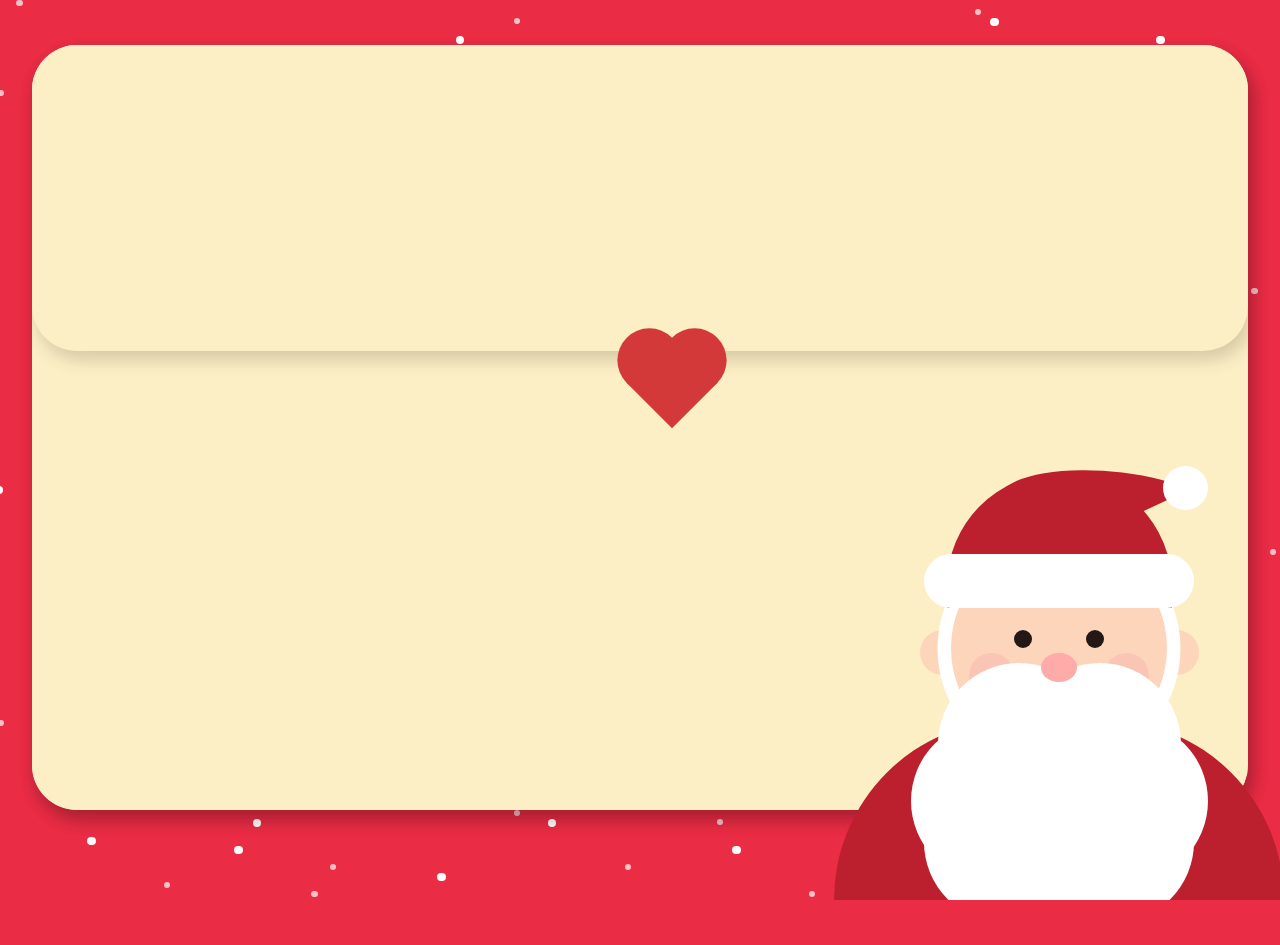
==== index.html @ b5cf21ba "Add files via upload" ====
<head>
<link rel="stylesheet" href="style.css" />
<script src="script.js" ></script>
</head>
<body>
<div class="wrapper">
  <div class="container">

    <!-- 배경 -->
    <div class="background">

      <!-- 눈 -->
      <div class="snow-wrap front">
        <div class="snow snow__top">
          <span class="snowflake"></span>
          <span class="snowflake"></span>
          <span class="snowflake"></span>
          <span class="snowflake"></span>
          <span class="snowflake"></span>
          <span class="snowflake"></span>
          <span class="snowflake"></span>
          <span class="snowflake"></span>
          <span class="snowflake"></span>
          <span class="snowflake"></span>
          <span class="snowflake"></span>
          <span class="snowflake"></span>
          <span class="snowflake"></span>
          <span class="snowflake"></span>
          <span class="snowflake"></span>
          <span class="snowflake"></span>
          <span class="snowflake"></span>
          <span class="snowflake"></span>
          <span class="snowflake"></span>
          <span class="snowflake"></span>
          <span class="snowflake"></span>
          <span class="snowflake"></span>
          <span class="snowflake"></span>
          <span class="snowflake"></span>
          <span class="snowflake"></span>
          <span class="snowflake"></span>
          <span class="snowflake"></span>
          <span class="snowflake"></span>
          <span class="snowflake"></span>
          <span class="snowflake"></span>
          <span class="snowflake"></span>
          <span class="snowflake"></span>
          <span class="snowflake"></span>
          <span class="snowflake"></span>
          <span class="snowflake"></span>
          <span class="snowflake"></span>
          <span class="snowflake"></span>
          <span class="snowflake"></span>
          <span class="snowflake"></span>
          <span class="snowflake"></span>
          <span class="snowflake"></span>
          <span class="snowflake"></span>
          <span class="snowflake"></span>
          <span class="snowflake"></span>
          <span class="snowflake"></span>
          <span class="snowflake"></span>
          <span class="snowflake"></span>
          <span class="snowflake"></span>
          <span class="snowflake"></span>
          <span class="snowflake"></span>
          <span class="snowflake"></span>
          <span class="snowflake"></span>
          <span class="snowflake"></span>
          <span class="snowflake"></span>
          <span class="snowflake"></span>
          <span class="snowflake"></span>
          <span class="snowflake"></span>
          <span class="snowflake"></span>
          <span class="snowflake"></span>
          <span class="snowflake"></span>
          <span class="snowflake"></span>
          <span class="snowflake"></span>
          <span class="snowflake"></span>
          <span class="snowflake"></span>
          <span class="snowflake"></span>
          <span class="snowflake"></span>
          <span class="snowflake"></span>
          <span class="snowflake"></span>
          <span class="snowflake"></span>
          <span class="snowflake"></span>
          <span class="snowflake"></span>
          <span class="snowflake"></span>
          <span class="snowflake"></span>
          <span class="snowflake"></span>
          <span class="snowflake"></span>
          <span class="snowflake"></span>
          <span class="snowflake"></span>
          <span class="snowflake"></span>
          <span class="snowflake"></span>
          <span class="snowflake"></span>
          <span class="snowflake"></span>
          <span class="snowflake"></span>
          <span class="snowflake"></span>
          <span class="snowflake"></span>
          <span class="snowflake"></span>
          <span class="snowflake"></span>
          <span class="snowflake"></span>
          <span class="snowflake"></span>
          <span class="snowflake"></span>
          <span class="snowflake"></span>
          <span class="snowflake"></span>
          <span class="snowflake"></span>
          <span class="snowflake"></span>
          <span class="snowflake"></span>
          <span class="snowflake"></span>
          <span class="snowflake"></span>
          <span class="snowflake"></span>
          <span class="snowflake"></span>
          <span class="snowflake"></span>
          <span class="snowflake"></span>
          <span class="snowflake"></span>
          <span class="snowflake"></span>
          <span class="snowflake"></span>
          <span class="snowflake"></span>
          <span class="snowflake"></span>
          <span class="snowflake"></span>
          <span class="snowflake"></span>
          <span class="snowflake"></span>
        </div>
        <div class="snow snow__mid">
          <span class="snowflake"></span>
          <span class="snowflake"></span>
          <span class="snowflake"></span>
          <span class="snowflake"></span>
          <span class="snowflake"></span>
          <span class="snowflake"></span>
          <span class="snowflake"></span>
          <span class="snowflake"></span>
          <span class="snowflake"></span>
          <span class="snowflake"></span>
          <span class="snowflake"></span>
          <span class="snowflake"></span>
          <span class="snowflake"></span>
          <span class="snowflake"></span>
          <span class="snowflake"></span>
          <span class="snowflake"></span>
          <span class="snowflake"></span>
          <span class="snowflake"></span>
          <span class="snowflake"></span>
          <span class="snowflake"></span>
          <span class="snowflake"></span>
          <span class="snowflake"></span>
          <span class="snowflake"></span>
          <span class="snowflake"></span>
          <span class="snowflake"></span>
          <span class="snowflake"></span>
          <span class="snowflake"></span>
          <span class="snowflake"></span>
          <span class="snowflake"></span>
          <span class="snowflake"></span>
          <span class="snowflake"></span>
          <span class="snowflake"></span>
          <span class="snowflake"></span>
          <span class="snowflake"></span>
          <span class="snowflake"></span>
          <span class="snowflake"></span>
          <span class="snowflake"></span>
          <span class="snowflake"></span>
          <span class="snowflake"></span>
          <span class="snowflake"></span>
          <span class="snowflake"></span>
          <span class="snowflake"></span>
          <span class="snowflake"></span>
          <span class="snowflake"></span>
          <span class="snowflake"></span>
          <span class="snowflake"></span>
          <span class="snowflake"></span>
          <span class="snowflake"></span>
          <span class="snowflake"></span>
          <span class="snowflake"></span>
          <span class="snowflake"></span>
          <span class="snowflake"></span>
          <span class="snowflake"></span>
          <span class="snowflake"></span>
          <span class="snowflake"></span>
          <span class="snowflake"></span>
          <span class="snowflake"></span>
          <span class="snowflake"></span>
          <span class="snowflake"></span>
          <span class="snowflake"></span>
          <span class="snowflake"></span>
          <span class="snowflake"></span>
          <span class="snowflake"></span>
          <span class="snowflake"></span>
          <span class="snowflake"></span>
          <span class="snowflake"></span>
          <span class="snowflake"></span>
          <span class="snowflake"></span>
          <span class="snowflake"></span>
          <span class="snowflake"></span>
          <span class="snowflake"></span>
          <span class="snowflake"></span>
          <span class="snowflake"></span>
          <span class="snowflake"></span>
          <span class="snowflake"></span>
          <span class="snowflake"></span>
          <span class="snowflake"></span>
          <span class="snowflake"></span>
          <span class="snowflake"></span>
          <span class="snowflake"></span>
          <span class="snowflake"></span>
          <span class="snowflake"></span>
          <span class="snowflake"></span>
          <span class="snowflake"></span>
          <span class="snowflake"></span>
          <span class="snowflake"></span>
          <span class="snowflake"></span>
          <span class="snowflake"></span>
          <span class="snowflake"></span>
          <span class="snowflake"></span>
          <span class="snowflake"></span>
          <span class="snowflake"></span>
          <span class="snowflake"></span>
          <span class="snowflake"></span>
          <span class="snowflake"></span>
          <span class="snowflake"></span>
          <span class="snowflake"></span>
          <span class="snowflake"></span>
          <span class="snowflake"></span>
          <span class="snowflake"></span>
          <span class="snowflake"></span>
          <span class="snowflake"></span>
          <span class="snowflake"></span>
          <span class="snowflake"></span>
          <span class="snowflake"></span>
          <span class="snowflake"></span>
          <span class="snowflake"></span>
          <span class="snowflake"></span>
        </div>
        <div class="snow snow__bot">
          <span class="snowflake"></span>
          <span class="snowflake"></span>
          <span class="snowflake"></span>
          <span class="snowflake"></span>
          <span class="snowflake"></span>
          <span class="snowflake"></span>
          <span class="snowflake"></span>
          <span class="snowflake"></span>
          <span class="snowflake"></span>
          <span class="snowflake"></span>
          <span class="snowflake"></span>
          <span class="snowflake"></span>
          <span class="snowflake"></span>
          <span class="snowflake"></span>
          <span class="snowflake"></span>
          <span class="snowflake"></span>
          <span class="snowflake"></span>
          <span class="snowflake"></span>
          <span class="snowflake"></span>
          <span class="snowflake"></span>
          <span class="snowflake"></span>
          <span class="snowflake"></span>
          <span class="snowflake"></span>
          <span class="snowflake"></span>
          <span class="snowflake"></span>
          <span class="snowflake"></span>
          <span class="snowflake"></span>
          <span class="snowflake"></span>
          <span class="snowflake"></span>
          <span class="snowflake"></span>
          <span class="snowflake"></span>
          <span class="snowflake"></span>
          <span class="snowflake"></span>
          <span class="snowflake"></span>
          <span class="snowflake"></span>
          <span class="snowflake"></span>
          <span class="snowflake"></span>
          <span class="snowflake"></span>
          <span class="snowflake"></span>
          <span class="snowflake"></span>
          <span class="snowflake"></span>
          <span class="snowflake"></span>
          <span class="snowflake"></span>
          <span class="snowflake"></span>
          <span class="snowflake"></span>
          <span class="snowflake"></span>
          <span class="snowflake"></span>
          <span class="snowflake"></span>
          <span class="snowflake"></span>
          <span class="snowflake"></span>
          <span class="snowflake"></span>
          <span class="snowflake"></span>
          <span class="snowflake"></span>
          <span class="snowflake"></span>
          <span class="snowflake"></span>
          <span class="snowflake"></span>
          <span class="snowflake"></span>
          <span class="snowflake"></span>
          <span class="snowflake"></span>
          <span class="snowflake"></span>
          <span class="snowflake"></span>
          <span class="snowflake"></span>
          <span class="snowflake"></span>
          <span class="snowflake"></span>
          <span class="snowflake"></span>
          <span class="snowflake"></span>
          <span class="snowflake"></span>
          <span class="snowflake"></span>
          <span class="snowflake"></span>
          <span class="snowflake"></span>
          <span class="snowflake"></span>
          <span class="snowflake"></span>
          <span class="snowflake"></span>
          <span class="snowflake"></span>
          <span class="snowflake"></span>
          <span class="snowflake"></span>
          <span class="snowflake"></span>
          <span class="snowflake"></span>
          <span class="snowflake"></span>
          <span class="snowflake"></span>
          <span class="snowflake"></span>
          <span class="snowflake"></span>
          <span class="snowflake"></span>
          <span class="snowflake"></span>
          <span class="snowflake"></span>
          <span class="snowflake"></span>
          <span class="snowflake"></span>
          <span class="snowflake"></span>
          <span class="snowflake"></span>
          <span class="snowflake"></span>
          <span class="snowflake"></span>
          <span class="snowflake"></span>
          <span class="snowflake"></span>
          <span class="snowflake"></span>
          <span class="snowflake"></span>
          <span class="snowflake"></span>
          <span class="snowflake"></span>
          <span class="snowflake"></span>
          <span class="snowflake"></span>
          <span class="snowflake"></span>
          <span class="snowflake"></span>
          <span class="snowflake"></span>
          <span class="snowflake"></span>
          <span class="snowflake"></span>
          <span class="snowflake"></span>
          <span class="snowflake"></span>
          <span class="snowflake"></span>
          <span class="snowflake"></span>
        </div>
      </div>
      <div class="snow-wrap back">
        <div class="snow snow__top">
          <span class="snowflake"></span>
          <span class="snowflake"></span>
          <span class="snowflake"></span>
          <span class="snowflake"></span>
          <span class="snowflake"></span>
          <span class="snowflake"></span>
          <span class="snowflake"></span>
          <span class="snowflake"></span>
          <span class="snowflake"></span>
          <span class="snowflake"></span>
          <span class="snowflake"></span>
          <span class="snowflake"></span>
          <span class="snowflake"></span>
          <span class="snowflake"></span>
          <span class="snowflake"></span>
          <span class="snowflake"></span>
          <span class="snowflake"></span>
          <span class="snowflake"></span>
          <span class="snowflake"></span>
          <span class="snowflake"></span>
          <span class="snowflake"></span>
          <span class="snowflake"></span>
          <span class="snowflake"></span>
          <span class="snowflake"></span>
          <span class="snowflake"></span>
          <span class="snowflake"></span>
          <span class="snowflake"></span>
          <span class="snowflake"></span>
          <span class="snowflake"></span>
          <span class="snowflake"></span>
          <span class="snowflake"></span>
          <span class="snowflake"></span>
          <span class="snowflake"></span>
          <span class="snowflake"></span>
          <span class="snowflake"></span>
          <span class="snowflake"></span>
          <span class="snowflake"></span>
          <span class="snowflake"></span>
          <span class="snowflake"></span>
          <span class="snowflake"></span>
          <span class="snowflake"></span>
          <span class="snowflake"></span>
          <span class="snowflake"></span>
          <span class="snowflake"></span>
          <span class="snowflake"></span>
          <span class="snowflake"></span>
          <span class="snowflake"></span>
          <span class="snowflake"></span>
          <span class="snowflake"></span>
          <span class="snowflake"></span>
          <span class="snowflake"></span>
          <span class="snowflake"></span>
          <span class="snowflake"></span>
          <span class="snowflake"></span>
          <span class="snowflake"></span>
          <span class="snowflake"></span>
          <span class="snowflake"></span>
          <span class="snowflake"></span>
          <span class="snowflake"></span>
          <span class="snowflake"></span>
          <span class="snowflake"></span>
          <span class="snowflake"></span>
          <span class="snowflake"></span>
          <span class="snowflake"></span>
          <span class="snowflake"></span>
          <span class="snowflake"></span>
          <span class="snowflake"></span>
          <span class="snowflake"></span>
          <span class="snowflake"></span>
          <span class="snowflake"></span>
          <span class="snowflake"></span>
          <span class="snowflake"></span>
          <span class="snowflake"></span>
          <span class="snowflake"></span>
          <span class="snowflake"></span>
          <span class="snowflake"></span>
          <span class="snowflake"></span>
          <span class="snowflake"></span>
          <span class="snowflake"></span>
          <span class="snowflake"></span>
          <span class="snowflake"></span>
          <span class="snowflake"></span>
          <span class="snowflake"></span>
          <span class="snowflake"></span>
          <span class="snowflake"></span>
          <span class="snowflake"></span>
          <span class="snowflake"></span>
          <span class="snowflake"></span>
          <span class="snowflake"></span>
          <span class="snowflake"></span>
          <span class="snowflake"></span>
          <span class="snowflake"></span>
          <span class="snowflake"></span>
          <span class="snowflake"></span>
          <span class="snowflake"></span>
          <span class="snowflake"></span>
          <span class="snowflake"></span>
          <span class="snowflake"></span>
          <span class="snowflake"></span>
          <span class="snowflake"></span>
          <span class="snowflake"></span>
          <span class="snowflake"></span>
          <span class="snowflake"></span>
          <span class="snowflake"></span>
          <span class="snowflake"></span>
          <span class="snowflake"></span>
          <span class="snowflake"></span>
          <span class="snowflake"></span>
        </div>
        <div class="snow snow__mid">
          <span class="snowflake"></span>
          <span class="snowflake"></span>
          <span class="snowflake"></span>
          <span class="snowflake"></span>
          <span class="snowflake"></span>
          <span class="snowflake"></span>
          <span class="snowflake"></span>
          <span class="snowflake"></span>
          <span class="snowflake"></span>
          <span class="snowflake"></span>
          <span class="snowflake"></span>
          <span class="snowflake"></span>
          <span class="snowflake"></span>
          <span class="snowflake"></span>
          <span class="snowflake"></span>
          <span class="snowflake"></span>
          <span class="snowflake"></span>
          <span class="snowflake"></span>
          <span class="snowflake"></span>
          <span class="snowflake"></span>
          <span class="snowflake"></span>
          <span class="snowflake"></span>
          <span class="snowflake"></span>
          <span class="snowflake"></span>
          <span class="snowflake"></span>
          <span class="snowflake"></span>
          <span class="snowflake"></span>
          <span class="snowflake"></span>
          <span class="snowflake"></span>
          <span class="snowflake"></span>
          <span class="snowflake"></span>
          <span class="snowflake"></span>
          <span class="snowflake"></span>
          <span class="snowflake"></span>
          <span class="snowflake"></span>
          <span class="snowflake"></span>
          <span class="snowflake"></span>
          <span class="snowflake"></span>
          <span class="snowflake"></span>
          <span class="snowflake"></span>
          <span class="snowflake"></span>
          <span class="snowflake"></span>
          <span class="snowflake"></span>
          <span class="snowflake"></span>
          <span class="snowflake"></span>
          <span class="snowflake"></span>
          <span class="snowflake"></span>
          <span class="snowflake"></span>
          <span class="snowflake"></span>
          <span class="snowflake"></span>
          <span class="snowflake"></span>
          <span class="snowflake"></span>
          <span class="snowflake"></span>
          <span class="snowflake"></span>
          <span class="snowflake"></span>
          <span class="snowflake"></span>
          <span class="snowflake"></span>
          <span class="snowflake"></span>
          <span class="snowflake"></span>
          <span class="snowflake"></span>
          <span class="snowflake"></span>
          <span class="snowflake"></span>
          <span class="snowflake"></span>
          <span class="snowflake"></span>
          <span class="snowflake"></span>
          <span class="snowflake"></span>
          <span class="snowflake"></span>
          <span class="snowflake"></span>
          <span class="snowflake"></span>
          <span class="snowflake"></span>
          <span class="snowflake"></span>
          <span class="snowflake"></span>
          <span class="snowflake"></span>
          <span class="snowflake"></span>
          <span class="snowflake"></span>
          <span class="snowflake"></span>
          <span class="snowflake"></span>
          <span class="snowflake"></span>
          <span class="snowflake"></span>
          <span class="snowflake"></span>
          <span class="snowflake"></span>
          <span class="snowflake"></span>
          <span class="snowflake"></span>
          <span class="snowflake"></span>
          <span class="snowflake"></span>
          <span class="snowflake"></span>
          <span class="snowflake"></span>
          <span class="snowflake"></span>
          <span class="snowflake"></span>
          <span class="snowflake"></span>
          <span class="snowflake"></span>
          <span class="snowflake"></span>
          <span class="snowflake"></span>
          <span class="snowflake"></span>
          <span class="snowflake"></span>
          <span class="snowflake"></span>
          <span class="snowflake"></span>
          <span class="snowflake"></span>
          <span class="snowflake"></span>
          <span class="snowflake"></span>
          <span class="snowflake"></span>
          <span class="snowflake"></span>
          <span class="snowflake"></span>
          <span class="snowflake"></span>
          <span class="snowflake"></span>
          <span class="snowflake"></span>
          <span class="snowflake"></span>
          <span class="snowflake"></span>
        </div>
        <div class="snow snow__bot">
          <span class="snowflake"></span>
          <span class="snowflake"></span>
          <span class="snowflake"></span>
          <span class="snowflake"></span>
          <span class="snowflake"></span>
          <span class="snowflake"></span>
          <span class="snowflake"></span>
          <span class="snowflake"></span>
          <span class="snowflake"></span>
          <span class="snowflake"></span>
          <span class="snowflake"></span>
          <span class="snowflake"></span>
          <span class="snowflake"></span>
          <span class="snowflake"></span>
          <span class="snowflake"></span>
          <span class="snowflake"></span>
          <span class="snowflake"></span>
          <span class="snowflake"></span>
          <span class="snowflake"></span>
          <span class="snowflake"></span>
          <span class="snowflake"></span>
          <span class="snowflake"></span>
          <span class="snowflake"></span>
          <span class="snowflake"></span>
          <span class="snowflake"></span>
          <span class="snowflake"></span>
          <span class="snowflake"></span>
          <span class="snowflake"></span>
          <span class="snowflake"></span>
          <span class="snowflake"></span>
          <span class="snowflake"></span>
          <span class="snowflake"></span>
          <span class="snowflake"></span>
          <span class="snowflake"></span>
          <span class="snowflake"></span>
          <span class="snowflake"></span>
          <span class="snowflake"></span>
          <span class="snowflake"></span>
          <span class="snowflake"></span>
          <span class="snowflake"></span>
          <span class="snowflake"></span>
          <span class="snowflake"></span>
          <span class="snowflake"></span>
          <span class="snowflake"></span>
          <span class="snowflake"></span>
          <span class="snowflake"></span>
          <span class="snowflake"></span>
          <span class="snowflake"></span>
          <span class="snowflake"></span>
          <span class="snowflake"></span>
          <span class="snowflake"></span>
          <span class="snowflake"></span>
          <span class="snowflake"></span>
          <span class="snowflake"></span>
          <span class="snowflake"></span>
          <span class="snowflake"></span>
          <span class="snowflake"></span>
          <span class="snowflake"></span>
          <span class="snowflake"></span>
          <span class="snowflake"></span>
          <span class="snowflake"></span>
          <span class="snowflake"></span>
          <span class="snowflake"></span>
          <span class="snowflake"></span>
          <span class="snowflake"></span>
          <span class="snowflake"></span>
          <span class="snowflake"></span>
          <span class="snowflake"></span>
          <span class="snowflake"></span>
          <span class="snowflake"></span>
          <span class="snowflake"></span>
          <span class="snowflake"></span>
          <span class="snowflake"></span>
          <span class="snowflake"></span>
          <span class="snowflake"></span>
          <span class="snowflake"></span>
          <span class="snowflake"></span>
          <span class="snowflake"></span>
          <span class="snowflake"></span>
          <span class="snowflake"></span>
          <span class="snowflake"></span>
          <span class="snowflake"></span>
          <span class="snowflake"></span>
          <span class="snowflake"></span>
          <span class="snowflake"></span>
          <span class="snowflake"></span>
          <span class="snowflake"></span>
          <span class="snowflake"></span>
          <span class="snowflake"></span>
          <span class="snowflake"></span>
          <span class="snowflake"></span>
          <span class="snowflake"></span>
          <span class="snowflake"></span>
          <span class="snowflake"></span>
          <span class="snowflake"></span>
          <span class="snowflake"></span>
          <span class="snowflake"></span>
          <span class="snowflake"></span>
          <span class="snowflake"></span>
          <span class="snowflake"></span>
          <span class="snowflake"></span>
          <span class="snowflake"></span>
          <span class="snowflake"></span>
          <span class="snowflake"></span>
          <span class="snowflake"></span>
          <span class="snowflake"></span>
          <span class="snowflake"></span>
          <span class="snowflake"></span>
        </div>
      </div>
      <!-- //눈 -->

    </div>
    <!-- //배경 -->

    <!-- 콘텐츠 -->
    <div class="contents">

      <!-- 산타 할아버지 -->
      <div class="santa">
        <ul class="santa__hat">
          <li class="hat__pompon"></li>
          <li class="hat__crown"></li>
          <li class="hat__banding"></li>
        </ul>
        <ul class="santa__head">
          <li class="head__hair"></li>
          <li class="head__face"></li>
          <li class="head__nose"></li>
          <li class="head__left-eye"></li>
          <li class="head__right-eye"></li>
          <li class="head__left-ear"></li>
          <li class="head__right-ear"></li>
          <li class="head__left-cheek"></li>
          <li class="head__right-cheek"></li>
          <li class="head__mustache">
            <ul class="mustache-wrap">
              <li class="mustache__top-left"></li>
              <li class="mustache__top-right"></li>
              <li class="mustache__left"></li>
              <li class="mustache__right"></li>
              <li class="mustache__bottom-left"></li>
              <li class="mustache__bottom-right"></li>
            </ul>
          </li>
        </ul>
        <ul class="santa__body">
          <li class="body__clothes"></li>
        </ul>
      </div>
      <!-- //산타 할아버지 -->

      <!-- 편지봉투 -->
      <div class="envelope">
        <div class="cover">
          <span class="heart card__open-btn"></span>
        </div>
      </div>
      <!-- //편지봉투 -->

      <!-- 카드 -->
      <div class="card">
        <div class="card__title">
          <div class="merry">
            <h2>
              <span class="heart"></span>
              <span class="title__text">M</span>
            </h2>
            <h2>
              <span class="heart"></span>
              <span class="title__text">E</span>
            </h2>
            <h2>
              <span class="heart"></span>
              <span class="title__text">R</span>
            </h2>
            <h2>
              <span class="heart"></span>
              <span class="title__text">R</span>
            </h2>
            <h2>
              <span class="heart"></span>
              <span class="title__text">Y</span>
            </h2>
          </div>
          <div class="christmas">
            <h2>
              <span class="heart"></span>
              <span class="title__text">X</span>
            </h2>
            <h2>
              <span class="heart"></span>
              <span class="title__text">-</span>
            </h2>
            <h2>
              <span class="heart"></span>
              <span class="title__text">M</span>
            </h2>
            <h2>
              <span class="heart"></span>
              <span class="title__text">A</span>
            </h2>
            <h2>
              <span class="heart"></span>
              <span class="title__text">S</span>
            </h2>
          </div>
        </div>
        <div class="card__contents">
          <div class="letter-wrap">
            <div class="letter">
              <div class="dear">
                <span>Olá Mariana,</span>
              </div>
              <p>
                Podes trazer um copo de água e um beijinho 🎅<br>
              </p>
              </p>
              <div class="from">
                <span>Rápido.Obrigado</span>
              </div>
            </div>
            <div class="letter__gradient">

            </div>
          </div>
        </div>
      </div>
      <!-- //카드 -->

    </div>
    <!-- //콘텐츠 -->

  </div>
</div>
</body>
---- style.css ----
/***** 폰트 *****/
@import url('https://fonts.googleapis.com/css2?family=Gaegu:wght@300;400;700&display=swap');

/***** 공통 *****/
* {
    padding: 0;
    margin: 0;
    border: 0;
    outline: 0;
    box-sizing: border-box;
    text-decoration: none;
    outline: 0;
    -ms-overflow-style: none;
}

*::-webkit-scrollbar {
    display: none;
}

html, body {
    width: 100vw;
    height: 100vh;
    height: calc(var(--vh, 1vh) * 100);
    font-style: normal;
    font-family: 'Gaegu', cursive;
    overflow: hidden;
    background: #ea2c45;
}

ul, li {
    list-style: none;
}

.clearfix::after {
    content: " ";
    display: block;
    width: 100%;
    height: 0;
    clear: both;
}

/***** 레이아웃 *****/
.wrapper {
    position: relative;
    width: 100%;
    height: 100%;
}

.container {
    position: relative;
    width: 100%;
    height: 100%;
    max-width: 1920px;
    margin: 0 auto;
}

/* 콘텐츠 */
.contents {
    position: relative;
    width: 90%;
    height: 100%;
    margin: 0 auto;
    z-index: 2;
}

/* 배경 */
.background {
    position: absolute;
    width: 120vw;
    height: 100%;
    top: 0;
    left: 50%;
    transform: translateX(-50%);
    z-index: 1;
}

/***** 산타 할아버지 *****/
.santa {
    position: absolute;
    right: -3%;
    bottom: 0;
    width: 50vmin;
    height: 50vmin;
    z-index: 2;
}

.santa > ul {
    position: absolute;
    width: 100%;
    left: 0;
}

/***** 산타 할아버지 모자 *****/
.santa__hat {
    top: 5%;
    height: 30%;
    z-index: 3;
}

/* 모자 방울 */
.hat__pompon {
    position: absolute;
    right: 17%;
    top: -5%;
    width: 10%;
    height: 33%;
    border-radius: 50%;
    background: #fff;
    z-index: 2;
}

/* 모자 몸통 */
.hat__crown {
    position: relative;
    top: 0;
    margin: 0 auto;
    width: 50%;
    height: 100%;
    border-radius: 23vmin 23vmin 0 0;
    background: #bc202e;
    z-index: 1;
}

.hat__crown::before {
    content: '';
    display: block;
    position: absolute;
    top: -9%;
    right: 15%;
    width: 60%;
    height: 60%;
    border-radius: 100vmin 80vmin 0 0;
    background: #bc202e;
    transform: rotate(-25deg) skew(50deg);
    z-index: 1;
}

/* 모자 밴딩 */
.hat__banding {
    position: absolute;
    left: 50%;
    bottom: 0;
    transform: translateX(-50%);
    width: 60%;
    height: 40%;
    border-radius: 3vmin;
    background: #fff;
    z-index: 2;
}

/***** 산타 할아버지 머리 *****/
.santa__head {
    height: 100%;
    top: 0;
    z-index: 2;
}

/* 산타 머리카락 */
.head__hair {
    position: absolute;
    top: 17%;
    left: 50%;
    transform: translateX(-50%);
    width: 54%;
    height: 54%;
    border-radius: 50%;
    background: #fff;
    z-index: 2;
}

/* 산타 얼굴 */
.head__face {
    position: absolute;
    top: 20%;
    left: 50%;
    transform: translateX(-50%);
    width: 48%;
    height: 48%;
    border-radius: 50%;
    background: #fdd5bb;
    z-index: 3;
}

/* 산타 코 */
.head__nose {
    position: absolute;
    top: 45%;
    left: 50%;
    transform: translateX(-50%);
    width: 8%;
    height: 6.5%;
    border-radius: 50%;
    background: #ffaba9;
    z-index: 6;
}

/* 산타 눈 */
.head__left-eye {
    position: absolute;
    top: 40%;
    left: 40%;
    width: 4%;
    height: 4%;
    border-radius: 50%;
    background: #231816;
    z-index: 4;
}

.head__right-eye {
    position: absolute;
    top: 40%;
    right: 40%;
    width: 4%;
    height: 4%;
    border-radius: 50%;
    background: #231816;
    z-index: 4;
}

/* 산타 귀 */
.head__left-ear {
    position: absolute;
    top: 40%;
    left: 19%;
    width: 10%;
    height: 10%;
    border-radius: 50%;
    background: #fdd5bb;
    z-index: 1;
}

.head__right-ear {
    position: absolute;
    top: 40%;
    right: 19%;
    width: 10%;
    height: 10%;
    border-radius: 50%;
    background: #fdd5bb;
    z-index: 1;
}

/* 산타 볼 */
.head__left-cheek {
    position: absolute;
    top: 45%;
    left: 30%;
    width: 10%;
    height: 10%;
    border-radius: 50%;
    background: #fac5b5;
    z-index: 4;
}

.head__right-cheek {
    position: absolute;
    top: 45%;
    right: 30%;
    width: 10%;
    height: 10%;
    border-radius: 50%;
    background: #fac5b5;
    z-index: 4;
}

/* 산타 수염 */
.head__mustache {
    position: absolute;
    top: 48%;
    left: 50%;
    transform: translateX(-50%);
    width: 60%;
    height: 60%;
    border-radius: 50%;
    background: #fff;
    z-index: 5;
}

.mustache-wrap {
    position: relative;
    top: 0;
    left: 0;
    width: 100%;
    height: 100%;
}

.mustache__top-left {
    position: absolute;
    top: -1%;
    left: 5%;
    width: 60%;
    height: 60%;
    background: #fff;
    transform: rotate(0deg);
    border-radius: 50%;
}

.mustache__top-right {
    position: absolute;
    top: -1%;
    right: 5%;
    width: 60%;
    height: 60%;
    background: #fff;
    transform: rotate(0deg);
    border-radius: 50%;
}

.mustache__left {
    position: absolute;
    top: 50%;
    left: -5%;
    width: 60%;
    height: 60%;
    background: #fff;
    transform: rotate(0deg) translateY(-50%);
    border-radius: 50%;
}

.mustache__right {
    position: absolute;
    top: 50%;
    right: -5%;
    width: 60%;
    height: 60%;
    background: #fff;
    transform: rotate(0deg) translateY(-50%);
    border-radius: 50%;
}

.mustache__bottom-left {
    position: absolute;
    bottom: 5%;
    left: 0%;
    width: 60%;
    height: 60%;
    background: #fff;
    transform: rotate(0deg);
    border-radius: 50%;
}

.mustache__bottom-right {
    position: absolute;
    bottom: 5%;
    right: 0%;
    width: 60%;
    height: 60%;
    background: #fff;
    transform: rotate(0deg);
    border-radius: 50%;
}

/***** 산타 할아버지 몸통 *****/
.santa__body {
    bottom: 0;
    height: 40%;
    z-index: 1;
}

/* 산타 옷 */
.body__clothes {
    position: relative;
    width: 100%;
    height: 100%;
    border-radius: 100vmin 100vmin 0 0;
    background: #bc202e;
}

/***** 편지봉투 *****/
.envelope {
    display: block;
    position: absolute;
    top: 5%;
    left: 0;
    width: 100%;
    height: 80%;
    border-radius: 5vmin;
    background: #fdefc5;
    box-shadow: 0.5vmin 1vmin 2vmin 0 rgb(0 0 0 / 16%);
    overflow: hidden;
    z-index: 1;
}

.cover {
    position: absolute;
    top: 0;
    left: 0;
    width: 100%;
    height: 40%;
    border-radius: 5vmin;
    background: #fdefc5;
    box-shadow: 0.5vmin 1vmin 2vmin 0 rgb(0 0 0 / 16%);
}

.cover .heart {
    position: absolute;
    bottom: -5vw;
    left: 50%;
    width: 5vw;
    height: 5vw;
    cursor: pointer;
    animation: heartbeat 1.5s infinite;
}

/***** 카드 *****/
.card {
    position: relative;
    top: 5%;
    width: 100%;
    height: 80%;
    border-radius: 5vmin;
    background: #fdefc5;
    box-shadow: 0.5vmin 1vmin 2vmin 0 rgb(0 0 0 / 16%);
    z-index: 0;
}

/* 카드 제목 */
.card__title {
    height: 7vw;
    padding-top: 3vw;
    text-align: center;
}

.card__title .merry,
.card__title .christmas {
    display: inline-block;
}

.card__title .merry {
    margin-right: 1vw;
}

.card__title h2 {
    position: relative;
    width: 3vw;
    height: 3vw;
    margin: 0 1vw;
    display: inline-block;
}

.heart {
    position: relative;
    display: inline-block;
    width: 100%;
    height: 100%;
    background: #d33938;
    transform: rotate(45deg);
    z-index: 1;
}

.heart::before,
.heart::after {
    content: '';
    position: absolute;
    width: 100%;
    height: 100%;
    border-radius: 50%;
    background: #d33938;
    z-index: 1;
}

.heart::before {
    top: 0;
    left: -50%;
}

.heart::after {
    top: -50%;
    left: 0;
}

.title__text {
    position: absolute;
    top: -0.7vw;
    left: 50%;
    font-size: 3vw;
    color: #fff;
    transform: translateX(-50%);
    z-index: 2;
}

/* 카드 내용 */
.card__contents {
    width: 100%;
    height: calc(100% - 7vw);
    padding: 2vw;
}

.letter-wrap {
    position: relative;
    width: 100%;
    height: 100%;
}

.letter {
    height: 100%;
    padding: 2vw 2vw 8vw 2vw;
    border: 2px dashed #d33938;
    border-radius: 3vmin;
    overflow-y: auto;
    z-index: 1;
}

.letter .dear {
    font-size: 33px;
    font-weight: bold;
    margin-bottom: 2vw;
}

.letter p {
    font-size: 25px;
    margin-bottom: 2vw;
}

.letter .from {
    font-size: 33px;
    font-weight: bold;
}

.letter__gradient {
    position: absolute;
    bottom: 2px;
    left: 2vw;
    width: calc(100% - 4vw + 4px);
    height: 2vw;
    color: #fdefc5;
    background: #fdefc5;
    z-index: 2;
}

.letter__gradient::before {
    content: '';
    position: absolute;
    bottom: 100%;
    left: 0;
    width: 100%;
    height: 5vw;
    background: linear-gradient(transparent, rgba(253, 239, 197, 0.7), #fdefc5);
}


/***** 떨어지는 눈 *****/
.snow-wrap {
	position: absolute;
	display: block;
    width: 120%;
    height: 300%;
	margin: 0 auto;
	transition: all 300ms linear; 
}

.snow-wrap.front {
    top: -200%;
    left: -10%;
	animation: fallingSnow1 18s linear infinite;
}

.snow-wrap.back {
    top: -195%;
    left: -5%;
    opacity: .7;
	animation: fallingSnow2 20s linear infinite;
}

.snow {
	position: absolute;
	display: block;
	left: 0;
    width: 100%;
    height: 33.333%;
	margin: 0 auto;
}

.snow__top {
    top: 0;
}

.snow__mid {
    top: 33.333%;
}

.snow__bot {
    top: 66.666%;
}

/* 눈송이 */
.snowflake {
    position: absolute;
	width: 0.6667vw;
	height: 0.6667vw;
    min-width: 6px;
    min-height: 6px;
	border-radius: 50%;
	background-color: #fefefe;
}

.snow-wrap.back .snowflake {
    width: 0.5vw;
    height: 0.5vw;
    min-width: 4px;
    min-height: 4px;
}

.snowflake:nth-child(1) {
    top: 4%;
    left: 3%;
}

.snowflake:nth-child(2) {
	top: 5%;
	left: 11%;
}

.snowflake:nth-child(3) {
	top: 6%;
	left: 20%;
}

.snowflake:nth-child(4) {
	top: 7%;
	left: 30%;
}

.snowflake:nth-child(5) {
	top: 4%;
	left: 40%;
}

.snowflake:nth-child(6) {
	top: 8%;
	left: 51%;
}

.snowflake:nth-child(7) {
	top: 6%;
	left: 60%;
}

.snowflake:nth-child(8) {
	top: 2%;
	left: 69%;
}

.snowflake:nth-child(9) {
	top: 4%;
	left: 78%;
}

.snowflake:nth-child(10) {
	top: 11%;
	left: 89%;
}

.snowflake:nth-child(11) {
	top: 7%;
	left: 97%;
}

.snowflake:nth-child(12) {
	top: 22%;
	left: 2%;
}

.snowflake:nth-child(13) {
	top: 20%;
	left: 10%;
}

.snowflake:nth-child(14) {
	top: 15%;
	left: 22%;
}

.snowflake:nth-child(15) {
	top: 17%;
	left: 27%;
}

.snowflake:nth-child(16) {
	top: 20%;
	left: 35%;
}

.snowflake:nth-child(17) {
	top: 13%;
	left: 44%;
}

.snowflake:nth-child(18) {
	top: 17%;
	left: 50%;
}

.snowflake:nth-child(19) {
	top: 24%;
	left: 54%;
}

.snowflake:nth-child(20) {
	top: 18%;
	left: 62%;
}

.snowflake:nth-child(21) {
	top: 21%;
	left: 69%;
}

.snowflake:nth-child(22) {
	top: 13%;
	left: 77%;
}

.snowflake:nth-child(23) {
	top: 16%;
	left: 85%;
}

.snowflake:nth-child(24) {
	top: 21%;
	left: 90%;
}

.snowflake:nth-child(25) {
	top: 14%;
	left: 95%;
}

.snowflake:nth-child(26) {
	top: 30%;
	left: 9%;
}

.snowflake:nth-child(27) {
	top: 32%;
	left: 19%;
}

.snowflake:nth-child(28) {
	top: 26%;
	left: 29%;
}

.snowflake:nth-child(29) {
	top: 23%;
	left: 35%;
}

.snowflake:nth-child(30) {
	top: 31%;
	left: 38%;
}

.snowflake:nth-child(31) {
	top: 27%;
	left: 45%;
}

.snowflake:nth-child(32) {
	top: 32%;
	left: 55%;
}

.snowflake:nth-child(33) {
	top: 23%;
	left: 67%;
}

.snowflake:nth-child(34) {
	top: 27%;
	left: 79%;
}

.snowflake:nth-child(35) {
	top: 31%;
	left: 87%;
}

.snowflake:nth-child(36) {
	top: 26%;
	left: 98%;
}

.snowflake:nth-child(37) {
	top: 40%;
	left: 2%;
}

.snowflake:nth-child(38) {
	top: 42%;
	left: 10%;
}

.snowflake:nth-child(39) {
	top: 46%;
	left: 19%;
}

.snowflake:nth-child(40) {
	top: 42%;
	left: 26%;
}

.snowflake:nth-child(41) {
	top: 38%;
	left: 35%;
}

.snowflake:nth-child(42) {
	top: 42%;
	left: 40%;
}

.snowflake:nth-child(43) {
	top: 38%;
	left: 50%;
}

.snowflake:nth-child(44) {
	top: 44%;
	left: 56%;
}

.snowflake:nth-child(45) {
	top: 43%;
	left: 68%;
}

.snowflake:nth-child(46) {
	top: 40%;
	left: 81%;
}

.snowflake:nth-child(47) {
	top: 46%;
	left: 88%;
}

.snowflake:nth-child(48) {
	top: 41%;
	left: 97%;
}

.snowflake:nth-child(49) {
	top: 52%;
	left: 5%;
}

.snowflake:nth-child(50) {
	top: 54%;
	left: 15%;
}

.snowflake:nth-child(51) {
	top: 48%;
	left: 22%;
}

.snowflake:nth-child(52) {
	top: 52%;
	left: 34%;
}

.snowflake:nth-child(53) {
	top: 55%;
	left: 41%;
}

.snowflake:nth-child(54) {
	top: 54%;
	left: 52%;
}

.snowflake:nth-child(55) {
	top: 50%;
	left: 64%;
}

.snowflake:nth-child(56) {
	top: 53%;
	left: 70%;
}

.snowflake:nth-child(57) {
	top: 56%;
	left: 80%;
}

.snowflake:nth-child(58) {
	top: 48%;
	left: 85%;
}

.snowflake:nth-child(59) {
	top: 54%;
	left: 90%;
}

.snowflake:nth-child(60) {
	top: 51%;
	left: 95%;
}

.snowflake:nth-child(61) {
	top: 62%;
	left: 5%;
}

.snowflake:nth-child(62) {
	top: 65%;
	left: 14%;
}

.snowflake:nth-child(63) {
	top: 66%;
	left: 24%;
}

.snowflake:nth-child(64) {
	top: 68%;
	left: 34%;
}

.snowflake:nth-child(65) {
	top: 60%;
	left: 45%;
}

.snowflake:nth-child(66) {
	top: 64%;
	left: 55%;
}

.snowflake:nth-child(67) {
	top: 58%;
	left: 65%;
}

.snowflake:nth-child(68) {
	top: 66%;
	left: 69%;
}

.snowflake:nth-child(69) {
	top: 63%;
	left: 77%;
}

.snowflake:nth-child(70) {
	top: 60%;
	left: 89%;
}

.snowflake:nth-child(71) {
	top: 64%;
	left: 94%;
}

.snowflake:nth-child(72) {
	top: 68%;
	left: 99%;
}

.snowflake:nth-child(73) {
	top: 77%;
	left: 4%;
}

.snowflake:nth-child(74) {
	top: 75%;
	left: 11%;
}

.snowflake:nth-child(75) {
	top: 77%;
	left: 22%;
}

.snowflake:nth-child(76) {
	top: 73%;
	left: 31%;
}

.snowflake:nth-child(77) {
	top: 71%;
	left: 40%;
}

.snowflake:nth-child(78) {
	top: 78%;
	left: 50%;
}

.snowflake:nth-child(79) {
	top: 76%;
	left: 59%;
}

.snowflake:nth-child(80) {
	top: 77%;
	left: 69%;
}

.snowflake:nth-child(81) {
	top: 71%;
	left: 75%;
}

.snowflake:nth-child(82) {
	top: 80%;
	left: 82%;
}

.snowflake:nth-child(83) {
	top: 78%;
	left: 90%;
}

.snowflake:nth-child(84) {
	top: 77%;
	left: 95%;
}

.snowflake:nth-child(85) {
	top: 86%;
	left: 1%;
}

.snowflake:nth-child(86) {
	top: 88%;
	left: 9%;
}

.snowflake:nth-child(87) {
	top: 84%;
	left: 19%;
}

.snowflake:nth-child(88) {
	top: 91%;
	left: 29%;
}

.snowflake:nth-child(89) {
	top: 85%;
	left: 39%;
}

.snowflake:nth-child(90) {
	top: 86%;
	left: 50%;
}

.snowflake:nth-child(91) {
	top: 82%;
	left: 62%;
}

.snowflake:nth-child(92) {
	top: 85%;
	left: 70%;
}

.snowflake:nth-child(93) {
	top: 90%;
	left: 80%;
}

.snowflake:nth-child(94) {
	top: 91%;
	left: 85%;
}

.snowflake:nth-child(95) {
	top: 87%;
	left: 90%;
}

.snowflake:nth-child(96) {
	top: 88%;
	left: 99%;
}

.snowflake:nth-child(97) {
	top: 93%;
	left: 4%;
}

.snowflake:nth-child(98) {
	top: 95%;
	left: 12%;
}

.snowflake:nth-child(99) {
	top: 93%;
	left: 20%;
}

.snowflake:nth-child(100) {
	top: 94%;
	left: 28%;
}

.snowflake:nth-child(101) {
	top: 97%;
	left: 39%;
}

.snowflake:nth-child(102) {
	top: 91%;
	left: 45%;
}

.snowflake:nth-child(103) {
	top: 94%;
	left: 55%;
}

.snowflake:nth-child(104) {
	top: 96%;
	left: 64%;
}

.snowflake:nth-child(105) {
	top: 91%;
	left: 73%;
}

.snowflake:nth-child(106) {
	top: 97%;
	left: 83%;
}

.snowflake:nth-child(107) {
	top: 95%;
	left: 89%;
}

.snowflake:nth-child(108) {
	top: 96%;
	left: 97%;
}

/***** 애니메이션 *****/
@keyframes fallingSnow1 {
    0% {
        transform: translate(0, 0);
    }

    25% {
        transform: translate(-20px, 8.33333333333333%);
    }

    50% {
        transform: translate(-40px, 16.6666666666666%);
    }

    75% {
        transform: translate(-20px, 24.99999999999999%);
    }

    100% {
        transform: translate(0, 33.333333333333%);
    }
}

@keyframes fallingSnow2 {
    0% {
        transform: translate(0, 0);
    }

    25% {
        transform: translate(15px, 8.33333333333333%);
    }

    50% {
        transform: translate(30px, 16.6666666666666%);
    }

    75% {
        transform: translate(15px, 24.99999999999999%);
    }

    100% {
        transform: translate(0, 33.333333333333%);
    }
}

@keyframes heartbeat {
  0%,
  40%,
  80%,
  100% {
    transform: scale(1) translateY(-50%) rotate(45deg);
  }
  20%,
  60% {
    transform: scale(1.2) translateY(-35%) rotate(45deg);
  }
}

/***** 반응형 *****/
@media all and (max-width: 1366px) {
    .contents {
        width: 95%;
    }
    .envelope,
    .card {
        height: 85%;
    }
/*     .letter {
        padding: 2vw 2vw 20vw 2vw;
    } */
    .letter .dear,
    .letter .from {
        font-size: 27px;
    }
    .letter p {
        font-size: 22px;
    }
}

@media all and (max-width: 1024px) {
    .card__contents {
        padding: 20px;
    }
    .letter {
        padding: 20px 20px 200px 20px;
    }
    .letter .dear {
        font-size: 23px;
        margin-bottom: 20px;
    }
    .letter p {
        font-size: 18px;
        margin-bottom: 15px;
    }
    .letter p:last-of-type {
        margin-bottom: 20px;
    }
    .letter .from {
        font-size: 23px;
    }
    .letter__gradient {
        left: 20px;
        width: calc(100% - 40px);
        height: 20px;
    }
    .letter__gradient::before {
        height: 50px;
    }
}

@media all and (max-width: 768px) {
    .cover .heart {
        bottom: -25px;
        width: 25px;
        height: 25px;
    }
    .card__title {
        padding-top: 30px;
        height: 100px;
    }
    .card__title .merry,
    .card__title .christmas {
        display: block;
        margin-bottom: 10px;
        margin-right: 0;
    }
    .card__title h2 {
        position: relative;
        width: 25px;
        height: 25px;
        margin: 0 7px;
        display: inline-block;
    }
    .title__text {
        top: -7px;
        font-size: 25px;
    }
    .card__contents {
        height: calc(100% - 100px);
    }
    .letter {
        padding: 15px 15px 200px 15px;
    }
    .letter__gradient {
        left: 15px;
        width: calc(100% - 30px);
    }
}

@media all and (max-width: 640px) {
    .letter {
        padding: 15px 15px 170px 15px;
    }
}

@media all and (max-width: 540px) {
    .letter {
        padding: 15px 15px 20vw 15px;
    }
}

@media all and (max-width: 768px) and (orientation: landscape) {
    .card__title {
        height: 60px;
    }
    .card__title .merry,
    .card__title .christmas {
        display: inline-block;
        margin-bottom: 0;
    }
    .card__title .merry {
        margin-right: 10px;
    }
    .card__contents {
        height: calc(100% - 60px);
    }
    .letter {
        padding: 15px 15px 20vh 15px;
    }
    .letter__gradient {
        left: 15px;
        width: calc(100% - 30px);
    }
}
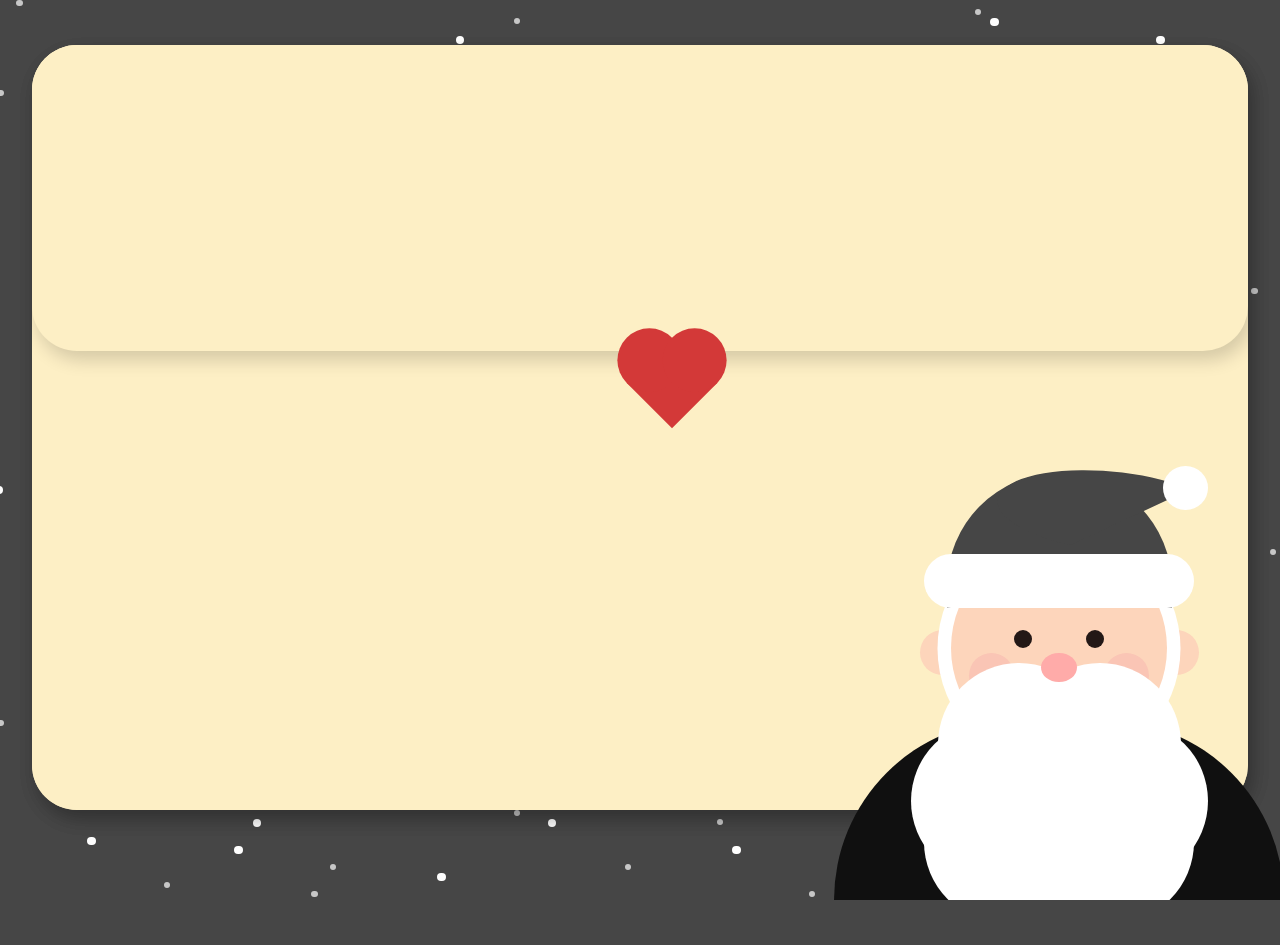
==== commit e093dc0e: "Update index.html" ====
--- a/index.html
+++ b/index.html
@@ -719,7 +719,7 @@
       <!-- 편지봉투 -->
       <div class="envelope">
         <div class="cover">
-          <span class="heart card__open-btn"></span>
+          <span class="heart card__open-btn"> <img src="https://toppng.com/uploads/preview/clip-art-royalty-free-my-iphone-x-case-for-sale-by-bleeding-human-heart-11562867239ar5qak28y3.png" alt=" "> </span>
         </div>
       </div>
       <!-- //편지봉투 -->
@@ -799,4 +799,4 @@
 
   </div>
 </div>
-</body>+</body>
--- a/style.css
+++ b/style.css
@@ -24,7 +24,7 @@
     font-style: normal;
     font-family: 'Gaegu', cursive;
     overflow: hidden;
-    background: #ea2c45;
+    background: #464646;
 }
 
 ul, li {
@@ -117,7 +117,7 @@
     width: 50%;
     height: 100%;
     border-radius: 23vmin 23vmin 0 0;
-    background: #bc202e;
+    background: #464646;
     z-index: 1;
 }
 
@@ -130,7 +130,7 @@
     width: 60%;
     height: 60%;
     border-radius: 100vmin 80vmin 0 0;
-    background: #bc202e;
+    background: #464646;
     transform: rotate(-25deg) skew(50deg);
     z-index: 1;
 }
@@ -363,7 +363,7 @@
     width: 100%;
     height: 100%;
     border-radius: 100vmin 100vmin 0 0;
-    background: #bc202e;
+    background: #101010;
 }
 
 /***** 편지봉투 *****/
@@ -1324,4 +1324,4 @@
         left: 15px;
         width: calc(100% - 30px);
     }
-}+}
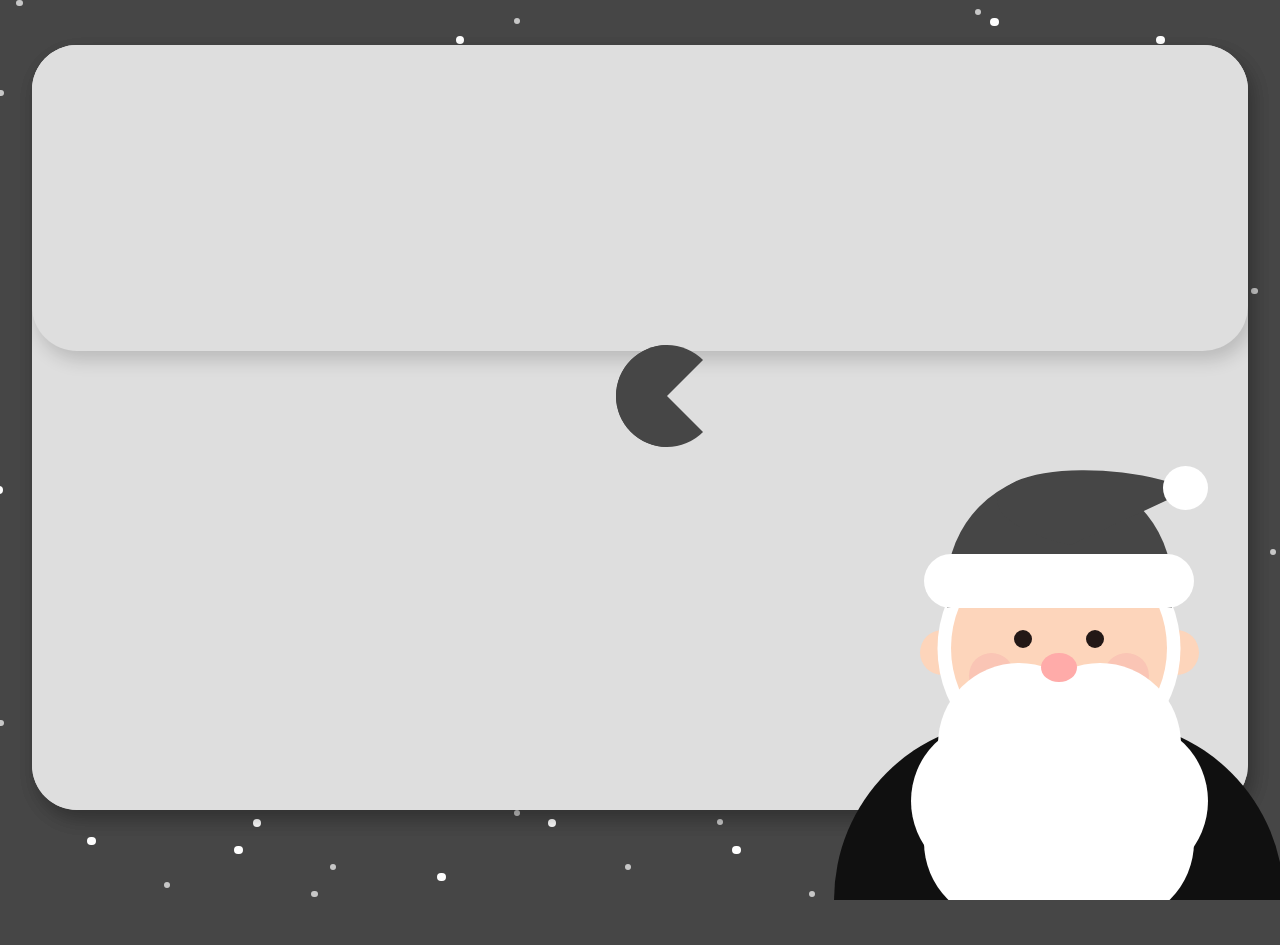
==== commit acae68f4: "Add files via upload" ====
--- a/index.html
+++ b/index.html
@@ -719,18 +719,19 @@
       <!-- 편지봉투 -->
       <div class="envelope">
         <div class="cover">
-          <span class="heart card__open-btn"> <img src="https://toppng.com/uploads/preview/clip-art-royalty-free-my-iphone-x-case-for-sale-by-bleeding-human-heart-11562867239ar5qak28y3.png" alt=" "> </span>
+          <span class="pac-man card__open-btn"> </span>
         </div>
       </div>
       <!-- //편지봉투 -->
 
       <!-- 카드 -->
       <div class="card">
+
         <div class="card__title">
           <div class="merry">
             <h2>
               <span class="heart"></span>
-              <span class="title__text">M</span>
+              <span class="title__text">P</span>
             </h2>
             <h2>
               <span class="heart"></span>
@@ -742,25 +743,23 @@
             </h2>
             <h2>
               <span class="heart"></span>
-              <span class="title__text">R</span>
-            </h2>
-            <h2>
-              <span class="heart"></span>
-              <span class="title__text">Y</span>
+              <span class="title__text">D</span>
+            </h2>
+            <h2>
+              <span class="heart"></span>
+              <span class="title__text">I</span>
+            </h2>
+          </div>
+          <div class="merry">
+            <h2>
+              <span class="heart"></span>
+              <span class="title__text">A</span>
             </h2>
           </div>
           <div class="christmas">
             <h2>
               <span class="heart"></span>
-              <span class="title__text">X</span>
-            </h2>
-            <h2>
-              <span class="heart"></span>
-              <span class="title__text">-</span>
-            </h2>
-            <h2>
-              <span class="heart"></span>
-              <span class="title__text">M</span>
+              <span class="title__text">G</span>
             </h2>
             <h2>
               <span class="heart"></span>
@@ -768,7 +767,15 @@
             </h2>
             <h2>
               <span class="heart"></span>
-              <span class="title__text">S</span>
+              <span class="title__text">N</span>
+            </h2>
+            <h2>
+              <span class="heart"></span>
+              <span class="title__text">Z</span>
+            </h2>
+            <h2>
+              <span class="heart"></span>
+              <span class="title__text">A</span>
             </h2>
           </div>
         </div>
@@ -796,7 +803,6 @@
 
     </div>
     <!-- //콘텐츠 -->
-
   </div>
 </div>
 </body>
--- a/style.css
+++ b/style.css
@@ -375,7 +375,7 @@
     width: 100%;
     height: 80%;
     border-radius: 5vmin;
-    background: #fdefc5;
+    background: #dedede;
     box-shadow: 0.5vmin 1vmin 2vmin 0 rgb(0 0 0 / 16%);
     overflow: hidden;
     z-index: 1;
@@ -388,19 +388,38 @@
     width: 100%;
     height: 40%;
     border-radius: 5vmin;
-    background: #fdefc5;
+    background: #dedede;
     box-shadow: 0.5vmin 1vmin 2vmin 0 rgb(0 0 0 / 16%);
 }
 
-.cover .heart {
-    position: absolute;
-    bottom: -5vw;
-    left: 50%;
-    width: 5vw;
-    height: 5vw;
+.cover .pac-man {
+    position: absolute;
+    bottom: -7.5vw;
+    left: 48%;
+    width: 0px;
+    height: 0px;
     cursor: pointer;
     animation: heartbeat 1.5s infinite;
 }
+
+.pac-man {
+    width: 0px;
+    height: 0px;
+    border-right: 4vw solid transparent;
+    border-top: 4vw solid #464646;
+    border-left: 4vw solid #464646;
+    border-bottom: 4vw solid #464646;
+    border-top-left-radius: 4vw;
+    border-top-right-radius: 4vw;
+    border-bottom-left-radius: 4vw;
+    border-bottom-right-radius: 4vw;
+   }
+
+
+
+
+
+
 
 /***** 카드 *****/
 .card {
@@ -409,7 +428,7 @@
     width: 100%;
     height: 80%;
     border-radius: 5vmin;
-    background: #fdefc5;
+    background: #dedede;
     box-shadow: 0.5vmin 1vmin 2vmin 0 rgb(0 0 0 / 16%);
     z-index: 0;
 }
@@ -439,35 +458,26 @@
 }
 
 .heart {
-    position: relative;
+    
+   /*
+   position: relative; 
     display: inline-block;
     width: 100%;
     height: 100%;
-    background: #d33938;
-    transform: rotate(45deg);
+    background: #464646;
+    transform: rotate(180deg);*/
     z-index: 1;
-}
-
-.heart::before,
-.heart::after {
-    content: '';
-    position: absolute;
-    width: 100%;
-    height: 100%;
-    border-radius: 50%;
-    background: #d33938;
-    z-index: 1;
-}
-
-.heart::before {
-    top: 0;
-    left: -50%;
-}
-
-.heart::after {
-    top: -50%;
-    left: 0;
-}
+       /* Modify size here: */
+        --size: 3vw;
+      
+        display: block;
+        width: var(--size);
+        height: calc(var(--size) * 1.44);
+        background-color: #333;
+        border-radius: 50% 50% 50% 50% / 60% 60% 40% 40%;
+      
+}
+
 
 .title__text {
     position: absolute;
@@ -477,6 +487,8 @@
     color: #fff;
     transform: translateX(-50%);
     z-index: 2;
+    margin-top: 0.5vw;
+    margin-left: 0.05vw;
 }
 
 /* 카드 내용 */
@@ -495,7 +507,7 @@
 .letter {
     height: 100%;
     padding: 2vw 2vw 8vw 2vw;
-    border: 2px dashed #d33938;
+    border: 2px dashed #464646;
     border-radius: 3vmin;
     overflow-y: auto;
     z-index: 1;
@@ -523,8 +535,8 @@
     left: 2vw;
     width: calc(100% - 4vw + 4px);
     height: 2vw;
-    color: #fdefc5;
-    background: #fdefc5;
+    color: #dedede;
+    background: #dedede;
     z-index: 2;
 }
 
@@ -535,7 +547,7 @@
     left: 0;
     width: 100%;
     height: 5vw;
-    background: linear-gradient(transparent, rgba(253, 239, 197, 0.7), #fdefc5);
+    background: linear-gradient(transparent, rgba(216, 216, 216, 0.7), #dedede);
 }
 
 
@@ -1141,6 +1153,7 @@
 	left: 97%;
 }
 
+
 /***** 애니메이션 *****/
 @keyframes fallingSnow1 {
     0% {
@@ -1191,11 +1204,11 @@
   40%,
   80%,
   100% {
-    transform: scale(1) translateY(-50%) rotate(45deg);
+    transform: scale(1) translateY(-50%) rotate(0deg);
   }
   20%,
   60% {
-    transform: scale(1.2) translateY(-35%) rotate(45deg);
+    transform: scale(1.2) translateY(-35%) rotate(0deg);
   }
 }
 
